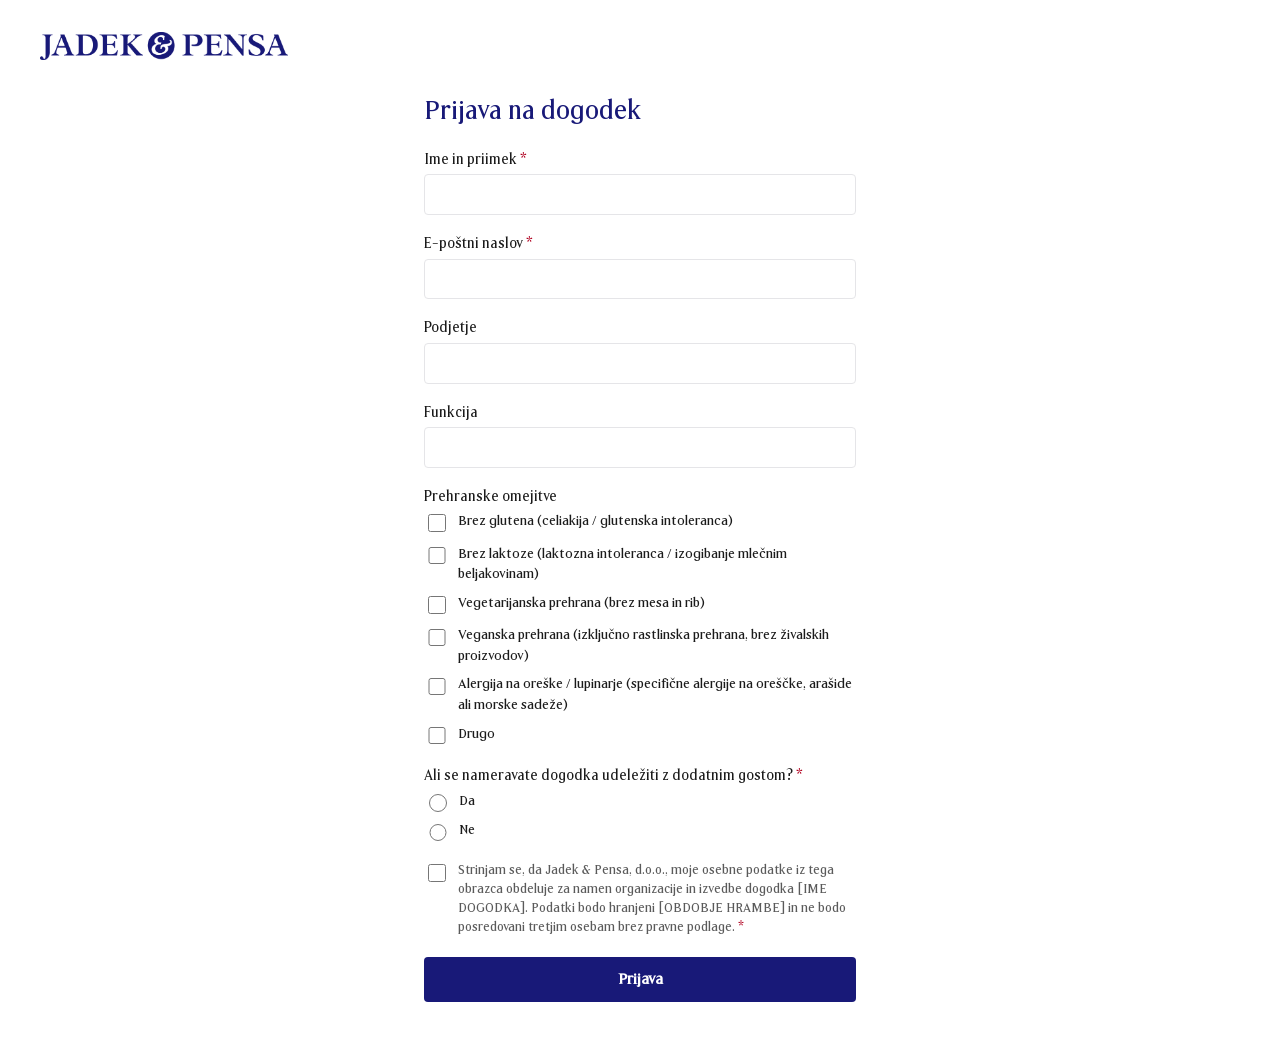
==== index.html @ a937fa24 "Match guest field names and structure to the Power Automate schema The flow's trigger schema splits " ====
<!DOCTYPE html>
<html lang="sl">
<head>
<meta charset="UTF-8">
<meta name="viewport" content="width=device-width, initial-scale=1.0">
<title>Prijava na dogodek | Jadek & Pensa</title>
<link rel="stylesheet" href="assets/style.css">
</head>
<body>
  <header class="site-header">
    <img src="assets/img/logo.png" alt="Jadek & Pensa" class="logo">
  </header>

  <main class="page">
    <h1>Prijava na dogodek</h1>

    <form id="registration-form" class="registration-form" novalidate>
      <!-- Honeypot polje - skrito za uporabnike, aktivno za bote -->
      <div class="honeypot" aria-hidden="true">
        <label for="website">Website</label>
        <input type="text" id="website" name="website" tabindex="-1" autocomplete="off">
      </div>

      <div class="form-group">
        <label for="ime-priimek">Ime in priimek <span class="required">*</span></label>
        <input type="text" id="ime-priimek" name="ime-priimek" required autocomplete="name">
      </div>

      <div class="form-group">
        <label for="email">E-poštni naslov <span class="required">*</span></label>
        <input type="email" id="email" name="email" required autocomplete="email">
      </div>

      <div class="form-group">
        <label for="podjetje">Podjetje</label>
        <input type="text" id="podjetje" name="podjetje" autocomplete="organization">
      </div>

      <div class="form-group">
        <label for="funkcija">Funkcija</label>
        <input type="text" id="funkcija" name="funkcija" autocomplete="organization-title">
      </div>

      <fieldset class="form-group checkbox-fieldset">
        <legend>Prehranske omejitve</legend>
        <div class="checkbox-group">
          <div class="checkbox-item">
            <input type="checkbox" id="prehrana-gluten" name="prehrana" value="Brez glutena (celiakija / glutenska intoleranca)">
            <label for="prehrana-gluten">Brez glutena (celiakija / glutenska intoleranca)</label>
          </div>
          <div class="checkbox-item">
            <input type="checkbox" id="prehrana-laktoza" name="prehrana" value="Brez laktoze (laktozna intoleranca / izogibanje mlečnim beljakovinam)">
            <label for="prehrana-laktoza">Brez laktoze (laktozna intoleranca / izogibanje mlečnim beljakovinam)</label>
          </div>
          <div class="checkbox-item">
            <input type="checkbox" id="prehrana-vegetarijanska" name="prehrana" value="Vegetarijanska prehrana (brez mesa in rib)">
            <label for="prehrana-vegetarijanska">Vegetarijanska prehrana (brez mesa in rib)</label>
          </div>
          <div class="checkbox-item">
            <input type="checkbox" id="prehrana-veganska" name="prehrana" value="Veganska prehrana (izključno rastlinska prehrana, brez živalskih proizvodov)">
            <label for="prehrana-veganska">Veganska prehrana (izključno rastlinska prehrana, brez živalskih proizvodov)</label>
          </div>
          <div class="checkbox-item">
            <input type="checkbox" id="prehrana-oreski" name="prehrana" value="Alergija na oreške / lupinarje (specifične alergije na oreščke, arašide ali morske sadeže)">
            <label for="prehrana-oreski">Alergija na oreške / lupinarje (specifične alergije na oreščke, arašide ali morske sadeže)</label>
          </div>
          <div class="checkbox-item">
            <input type="checkbox" id="prehrana-drugo" name="prehrana" value="Drugo">
            <label for="prehrana-drugo">Drugo</label>
          </div>
        </div>
        <div class="form-group prehrana-drugo-polje" id="prehrana-drugo-polje" hidden>
          <label for="prehrana-drugo-opis">Prosimo, navedite</label>
          <input type="text" id="prehrana-drugo-opis" name="prehrana-drugo-opis">
        </div>
      </fieldset>

      <fieldset class="form-group checkbox-fieldset">
        <legend>Ali se nameravate dogodka udeležiti z dodatnim gostom? <span class="required">*</span></legend>
        <div class="checkbox-group">
          <div class="checkbox-item">
            <input type="radio" id="dodatni-gost-da" name="dodatni-gost" value="Da" required>
            <label for="dodatni-gost-da">Da</label>
          </div>
          <div class="checkbox-item">
            <input type="radio" id="dodatni-gost-ne" name="dodatni-gost" value="Ne" required>
            <label for="dodatni-gost-ne">Ne</label>
          </div>
        </div>
      </fieldset>

      <fieldset class="guest-fields" id="gost-podatki" hidden>
        <legend>Podatki o gostu</legend>

        <div class="form-group">
          <label for="gost-ime-priimek">Ime in priimek <span class="required">*</span></label>
          <input type="text" id="gost-ime-priimek" name="gost-ime-priimek" autocomplete="name" required>
        </div>

        <div class="form-group">
          <label for="gost-podjetje">Podjetje <span class="required">*</span></label>
          <input type="text" id="gost-podjetje" name="gost-podjetje" autocomplete="organization" required>
        </div>

        <div class="form-group">
          <label for="gost-funkcija">Funkcija <span class="required">*</span></label>
          <input type="text" id="gost-funkcija" name="gost-funkcija" autocomplete="organization-title" required>
        </div>

        <div class="form-group">
          <label for="gost-email">E-poštni naslov <span class="required">*</span></label>
          <input type="email" id="gost-email" name="gost-email" autocomplete="email" required>
        </div>

        <fieldset class="form-group checkbox-fieldset">
          <legend>Prehranske omejitve</legend>
          <div class="checkbox-group">
            <div class="checkbox-item">
              <input type="checkbox" id="gost-prehrana-gluten" name="gost-prehrana" value="Brez glutena (celiakija / glutenska intoleranca)">
              <label for="gost-prehrana-gluten">Brez glutena (celiakija / glutenska intoleranca)</label>
            </div>
            <div class="checkbox-item">
              <input type="checkbox" id="gost-prehrana-laktoza" name="gost-prehrana" value="Brez laktoze (laktozna intoleranca / izogibanje mlečnim beljakovinam)">
              <label for="gost-prehrana-laktoza">Brez laktoze (laktozna intoleranca / izogibanje mlečnim beljakovinam)</label>
            </div>
            <div class="checkbox-item">
              <input type="checkbox" id="gost-prehrana-vegetarijanska" name="gost-prehrana" value="Vegetarijanska prehrana (brez mesa in rib)">
              <label for="gost-prehrana-vegetarijanska">Vegetarijanska prehrana (brez mesa in rib)</label>
            </div>
            <div class="checkbox-item">
              <input type="checkbox" id="gost-prehrana-veganska" name="gost-prehrana" value="Veganska prehrana (izključno rastlinska prehrana, brez živalskih proizvodov)">
              <label for="gost-prehrana-veganska">Veganska prehrana (izključno rastlinska prehrana, brez živalskih proizvodov)</label>
            </div>
            <div class="checkbox-item">
              <input type="checkbox" id="gost-prehrana-oreski" name="gost-prehrana" value="Alergija na oreške / lupinarje (specifične alergije na oreščke, arašide ali morske sadeže)">
              <label for="gost-prehrana-oreski">Alergija na oreške / lupinarje (specifične alergije na oreščke, arašide ali morske sadeže)</label>
            </div>
            <div class="checkbox-item">
              <input type="checkbox" id="gost-prehrana-drugo" name="gost-prehrana" value="Drugo">
              <label for="gost-prehrana-drugo">Drugo</label>
            </div>
          </div>
          <div class="form-group prehrana-drugo-polje" id="gost-prehrana-drugo-polje" hidden>
            <label for="gost-prehrana-drugo-opis">Prosimo, navedite</label>
            <input type="text" id="gost-prehrana-drugo-opis" name="gost-prehrana-drugo-opis">
          </div>
        </fieldset>
      </fieldset>

      <div class="form-group form-group-checkbox">
        <input type="checkbox" id="soglasje" name="soglasje" required>
        <label for="soglasje">
          Strinjam se, da Jadek &amp; Pensa, d.o.o., moje osebne podatke iz tega obrazca obdeluje za namen
          organizacije in izvedbe dogodka [IME DOGODKA]. Podatki bodo hranjeni [OBDOBJE HRAMBE] in ne bodo
          posredovani tretjim osebam brez pravne podlage. <span class="required">*</span>
        </label>
      </div>

      <div id="form-error" class="form-error" hidden></div>

      <button type="submit" id="submit-button" class="submit-button">Prijava</button>
    </form>

    <div id="confirmation-message" class="confirmation-message" hidden>
      <p>Zahvaljujemo se vam za vašo prijavo, ki smo jo uspešno prejeli.</p>
    </div>
  </main>

  <script src="assets/script.js"></script>
</body>
</html>
---- assets/style.css ----
@font-face {
  font-family: "F37Drago";
  src: url("fonts/F37Drago-Regular.woff2") format("woff2"),
       url("fonts/F37Drago-Regular.woff") format("woff");
  font-weight: 400;
  font-style: normal;
  font-display: swap;
}

@font-face {
  font-family: "F37Drago";
  src: url("fonts/F37Drago-Light.woff2") format("woff2"),
       url("fonts/F37Drago-Light.woff") format("woff");
  font-weight: 300;
  font-style: normal;
  font-display: swap;
}

:root {
  --navy: #181978;
  --gray: #5a5a5a;
  --light-gray: #e5e5e8;
  --white: #ffffff;
  --error: #b00020;
}

* {
  box-sizing: border-box;
}

body {
  margin: 0;
  font-family: "F37Drago", Arial, Helvetica, sans-serif;
  background: var(--white);
  color: #1a1a1a;
}

.site-header {
  display: flex;
  justify-content: flex-start;
  align-items: center;
  padding: 2rem 1.5rem 1.25rem 2.5rem;
}

.site-header .logo {
  height: 28px;
  width: auto;
}

.page {
  max-width: 480px;
  margin: 0 auto;
  padding: 1rem 1.5rem 3rem;
}

h1 {
  color: var(--navy);
  font-size: 1.75rem;
  font-weight: normal;
  margin: 0 0 1.5rem;
}

.registration-form {
  display: flex;
  flex-direction: column;
  gap: 1.25rem;
}

.form-group {
  display: flex;
  flex-direction: column;
  gap: 0.4rem;
}

.form-group label {
  font-size: 0.95rem;
  font-weight: normal;
  color: #1a1a1a;
}

.required {
  color: var(--error);
}

.form-group input[type="text"],
.form-group input[type="email"] {
  padding: 0.65rem 0.75rem;
  border: 1px solid var(--light-gray);
  border-radius: 4px;
  font-size: 1rem;
  font-family: inherit;
}

.form-group input[type="text"]:focus,
.form-group input[type="email"]:focus {
  outline: none;
  border-color: var(--navy);
}

.form-group input.invalid {
  border-color: var(--error);
}

.form-group-checkbox {
  flex-direction: row;
  align-items: flex-start;
  gap: 0.6rem;
}

.form-group-checkbox input[type="checkbox"] {
  margin-top: 0.2rem;
  flex-shrink: 0;
  width: 1.1rem;
  height: 1.1rem;
}

.form-group-checkbox label {
  font-weight: normal;
  font-size: 0.85rem;
  color: var(--gray);
  line-height: 1.4;
}

.checkbox-fieldset {
  border: none;
  padding: 0;
  margin: 0;
}

.checkbox-fieldset legend {
  padding: 0;
  font-size: 0.95rem;
  color: #1a1a1a;
  margin-bottom: 0.4rem;
}

.checkbox-group {
  display: flex;
  flex-direction: column;
  gap: 0.55rem;
}

.checkbox-item {
  display: flex;
  align-items: flex-start;
  gap: 0.6rem;
}

.checkbox-item input[type="checkbox"],
.checkbox-item input[type="radio"] {
  margin-top: 0.2rem;
  flex-shrink: 0;
  width: 1.1rem;
  height: 1.1rem;
}

.checkbox-item label {
  font-size: 0.9rem;
  font-weight: normal;
  color: #1a1a1a;
  line-height: 1.4;
}

.prehrana-drugo-polje {
  margin-top: 0.75rem;
}

.guest-fields {
  border: 1px solid var(--light-gray);
  border-radius: 4px;
  padding: 1rem 1rem 1.25rem;
  margin: 0;
  display: flex;
  flex-direction: column;
  gap: 1.25rem;
}

.guest-fields legend {
  padding: 0 0.4rem;
  font-size: 0.95rem;
  color: var(--navy);
}

.form-group[hidden],
.guest-fields[hidden] {
  display: none;
}

.honeypot {
  position: absolute;
  left: -9999px;
  width: 1px;
  height: 1px;
  overflow: hidden;
}

.form-error {
  color: var(--error);
  font-size: 0.9rem;
}

.submit-button {
  background: var(--navy);
  color: var(--white);
  border: none;
  border-radius: 4px;
  padding: 0.85rem 1.5rem;
  font-size: 1rem;
  font-weight: bold;
  font-family: inherit;
  cursor: pointer;
}

.submit-button:hover {
  background: #12134f;
}

.submit-button:disabled {
  background: var(--light-gray);
  color: var(--gray);
  cursor: not-allowed;
}

.confirmation-message {
  text-align: center;
  color: var(--navy);
  font-size: 1.1rem;
  padding: 2rem 0;
}

@media (max-width: 400px) {
  .page {
    padding: 0.5rem 1rem 2rem;
  }

  h1 {
    font-size: 1.5rem;
  }
}
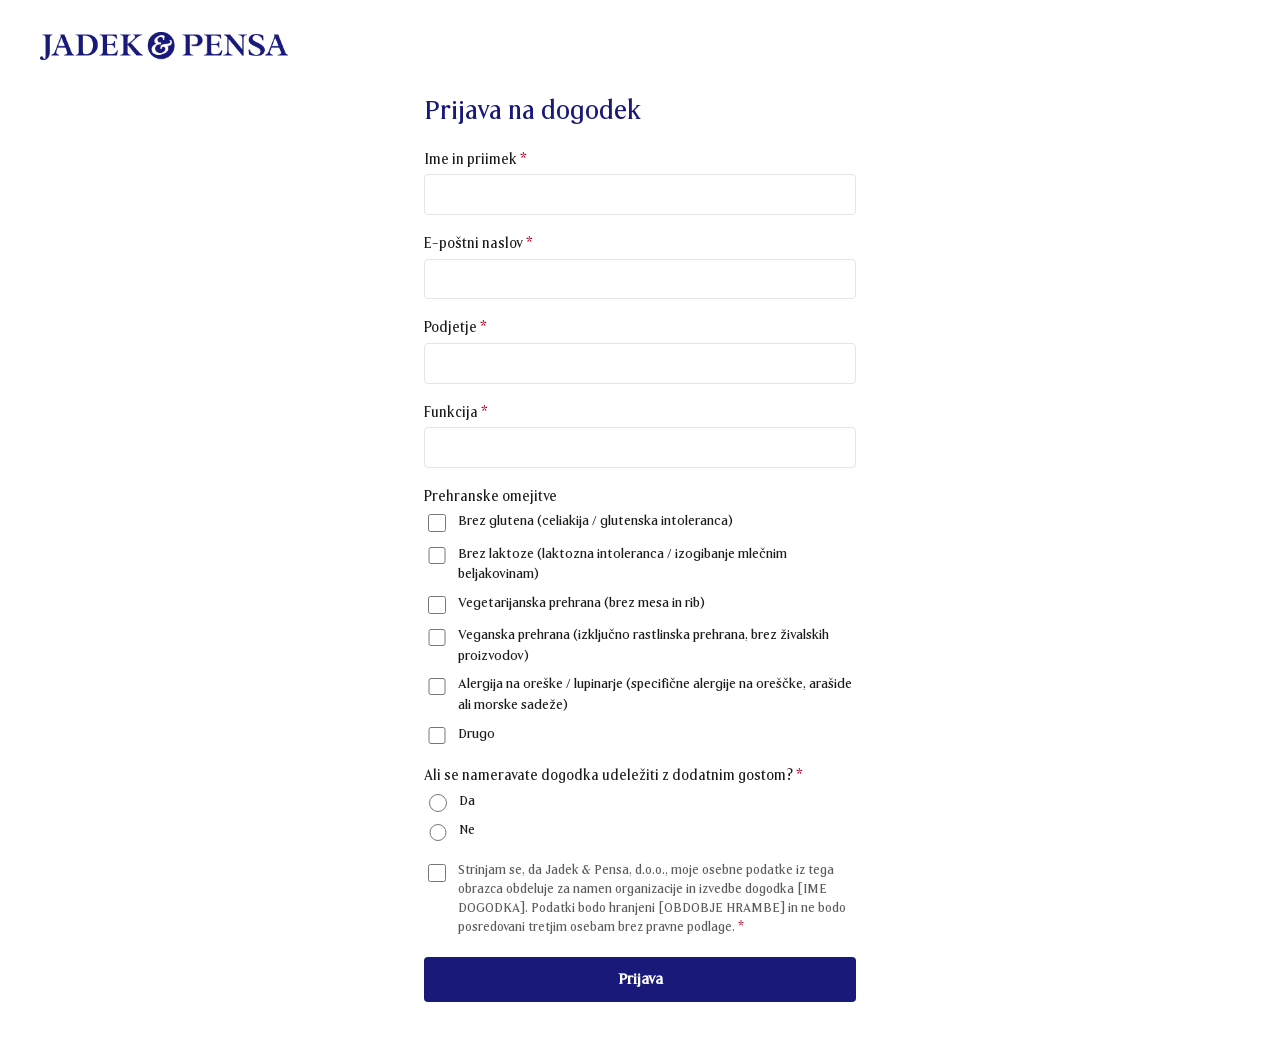
==== commit e63160a5: "Make podjetje and funkcija required for the main applicant Matches the same required-field treatment" ====
--- a/index.html
+++ b/index.html
@@ -32,13 +32,13 @@
       </div>
 
       <div class="form-group">
-        <label for="podjetje">Podjetje</label>
-        <input type="text" id="podjetje" name="podjetje" autocomplete="organization">
+        <label for="podjetje">Podjetje <span class="required">*</span></label>
+        <input type="text" id="podjetje" name="podjetje" autocomplete="organization" required>
       </div>
 
       <div class="form-group">
-        <label for="funkcija">Funkcija</label>
-        <input type="text" id="funkcija" name="funkcija" autocomplete="organization-title">
+        <label for="funkcija">Funkcija <span class="required">*</span></label>
+        <input type="text" id="funkcija" name="funkcija" autocomplete="organization-title" required>
       </div>
 
       <fieldset class="form-group checkbox-fieldset">
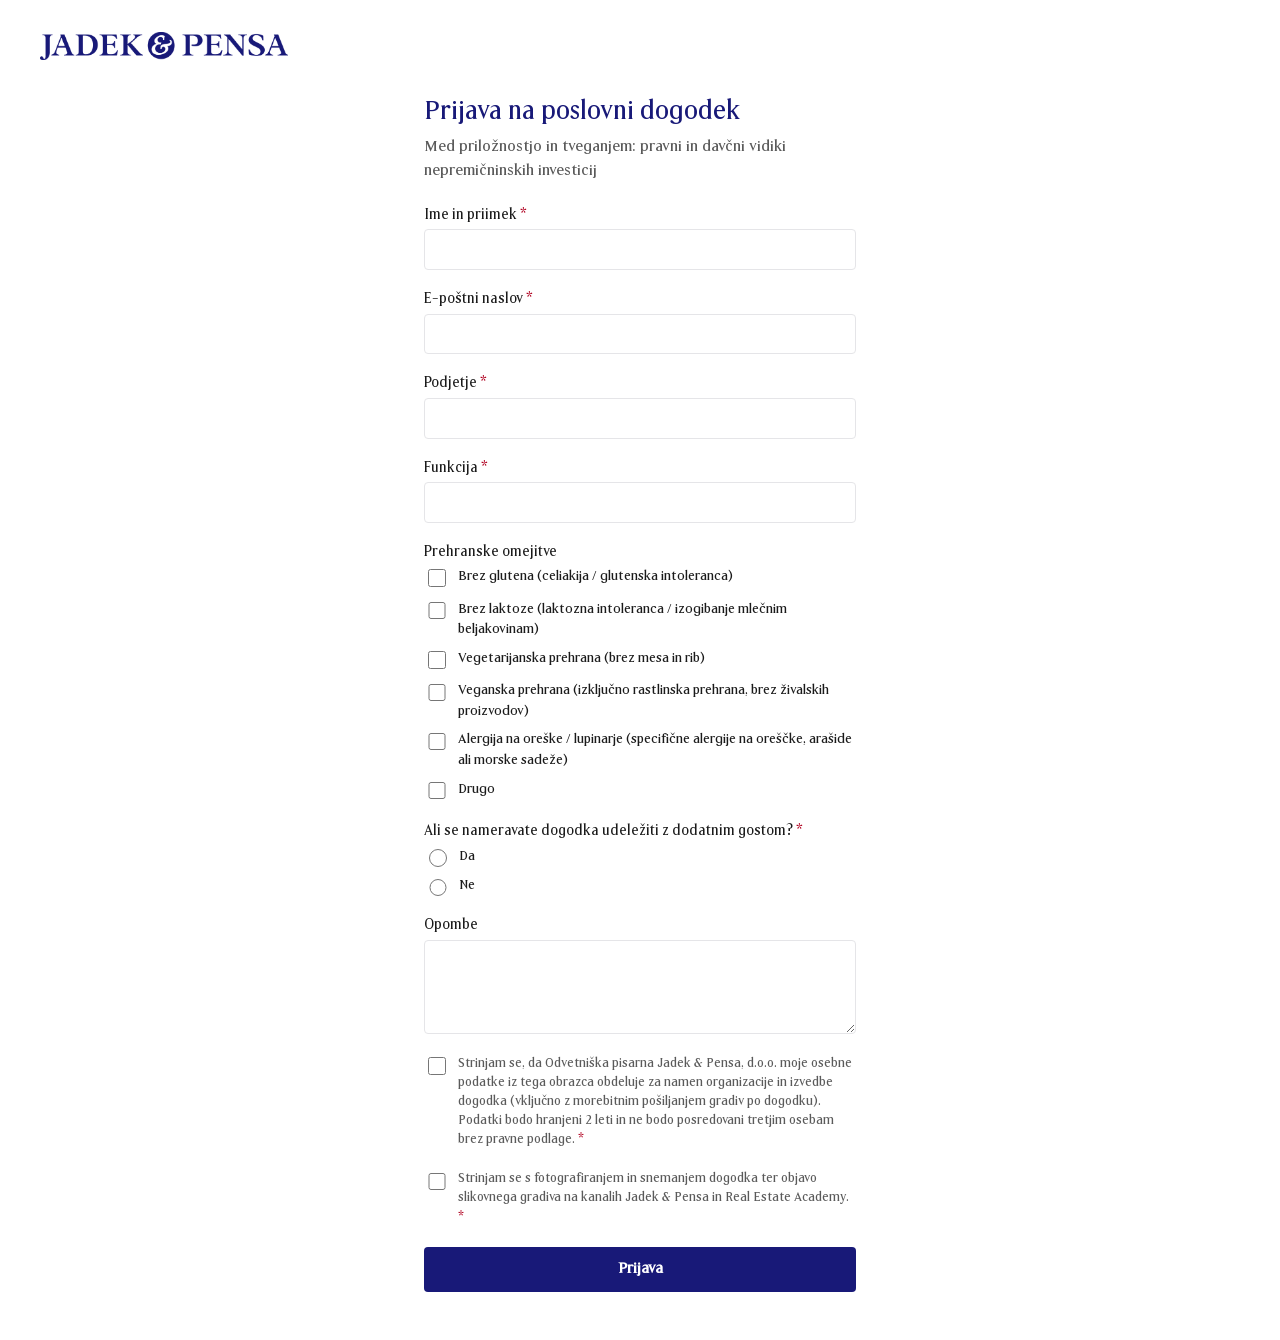
==== commit 069b374f: "Add event name, notes field, and split GDPR consent into two checkboxes Sets the actual event title/" ====
--- a/index.html
+++ b/index.html
@@ -3,7 +3,7 @@
 <head>
 <meta charset="UTF-8">
 <meta name="viewport" content="width=device-width, initial-scale=1.0">
-<title>Prijava na dogodek | Jadek & Pensa</title>
+<title>Prijava na poslovni dogodek | Jadek & Pensa</title>
 <link rel="stylesheet" href="assets/style.css">
 </head>
 <body>
@@ -12,7 +12,8 @@
   </header>
 
   <main class="page">
-    <h1>Prijava na dogodek</h1>
+    <h1>Prijava na poslovni dogodek</h1>
+    <p class="event-name">Med priložnostjo in tveganjem: pravni in davčni vidiki nepremičninskih investicij</p>
 
     <form id="registration-form" class="registration-form" novalidate>
       <!-- Honeypot polje - skrito za uporabnike, aktivno za bote -->
@@ -147,12 +148,25 @@
         </fieldset>
       </fieldset>
 
+      <div class="form-group">
+        <label for="opombe">Opombe</label>
+        <textarea id="opombe" name="opombe" rows="4"></textarea>
+      </div>
+
       <div class="form-group form-group-checkbox">
-        <input type="checkbox" id="soglasje" name="soglasje" required>
-        <label for="soglasje">
-          Strinjam se, da Jadek &amp; Pensa, d.o.o., moje osebne podatke iz tega obrazca obdeluje za namen
-          organizacije in izvedbe dogodka [IME DOGODKA]. Podatki bodo hranjeni [OBDOBJE HRAMBE] in ne bodo
-          posredovani tretjim osebam brez pravne podlage. <span class="required">*</span>
+        <input type="checkbox" id="soglasje-obdelava" name="soglasje-obdelava" required>
+        <label for="soglasje-obdelava">
+          Strinjam se, da Odvetniška pisarna Jadek &amp; Pensa, d.o.o. moje osebne podatke iz tega obrazca obdeluje za namen
+          organizacije in izvedbe dogodka (vključno z morebitnim pošiljanjem gradiv po dogodku). Podatki bodo hranjeni
+          2 leti in ne bodo posredovani tretjim osebam brez pravne podlage. <span class="required">*</span>
+        </label>
+      </div>
+
+      <div class="form-group form-group-checkbox">
+        <input type="checkbox" id="soglasje-foto" name="soglasje-foto" required>
+        <label for="soglasje-foto">
+          Strinjam se s fotografiranjem in snemanjem dogodka ter objavo slikovnega gradiva na kanalih Jadek &amp; Pensa
+          in Real Estate Academy. <span class="required">*</span>
         </label>
       </div>
 
--- a/assets/style.css
+++ b/assets/style.css
@@ -57,7 +57,14 @@
   color: var(--navy);
   font-size: 1.75rem;
   font-weight: normal;
+  margin: 0 0 0.5rem;
+}
+
+.event-name {
+  color: var(--gray);
+  font-size: 1.05rem;
   margin: 0 0 1.5rem;
+  line-height: 1.4;
 }
 
 .registration-form {
@@ -83,16 +90,19 @@
 }
 
 .form-group input[type="text"],
-.form-group input[type="email"] {
+.form-group input[type="email"],
+.form-group textarea {
   padding: 0.65rem 0.75rem;
   border: 1px solid var(--light-gray);
   border-radius: 4px;
   font-size: 1rem;
   font-family: inherit;
+  resize: vertical;
 }
 
 .form-group input[type="text"]:focus,
-.form-group input[type="email"]:focus {
+.form-group input[type="email"]:focus,
+.form-group textarea:focus {
   outline: none;
   border-color: var(--navy);
 }
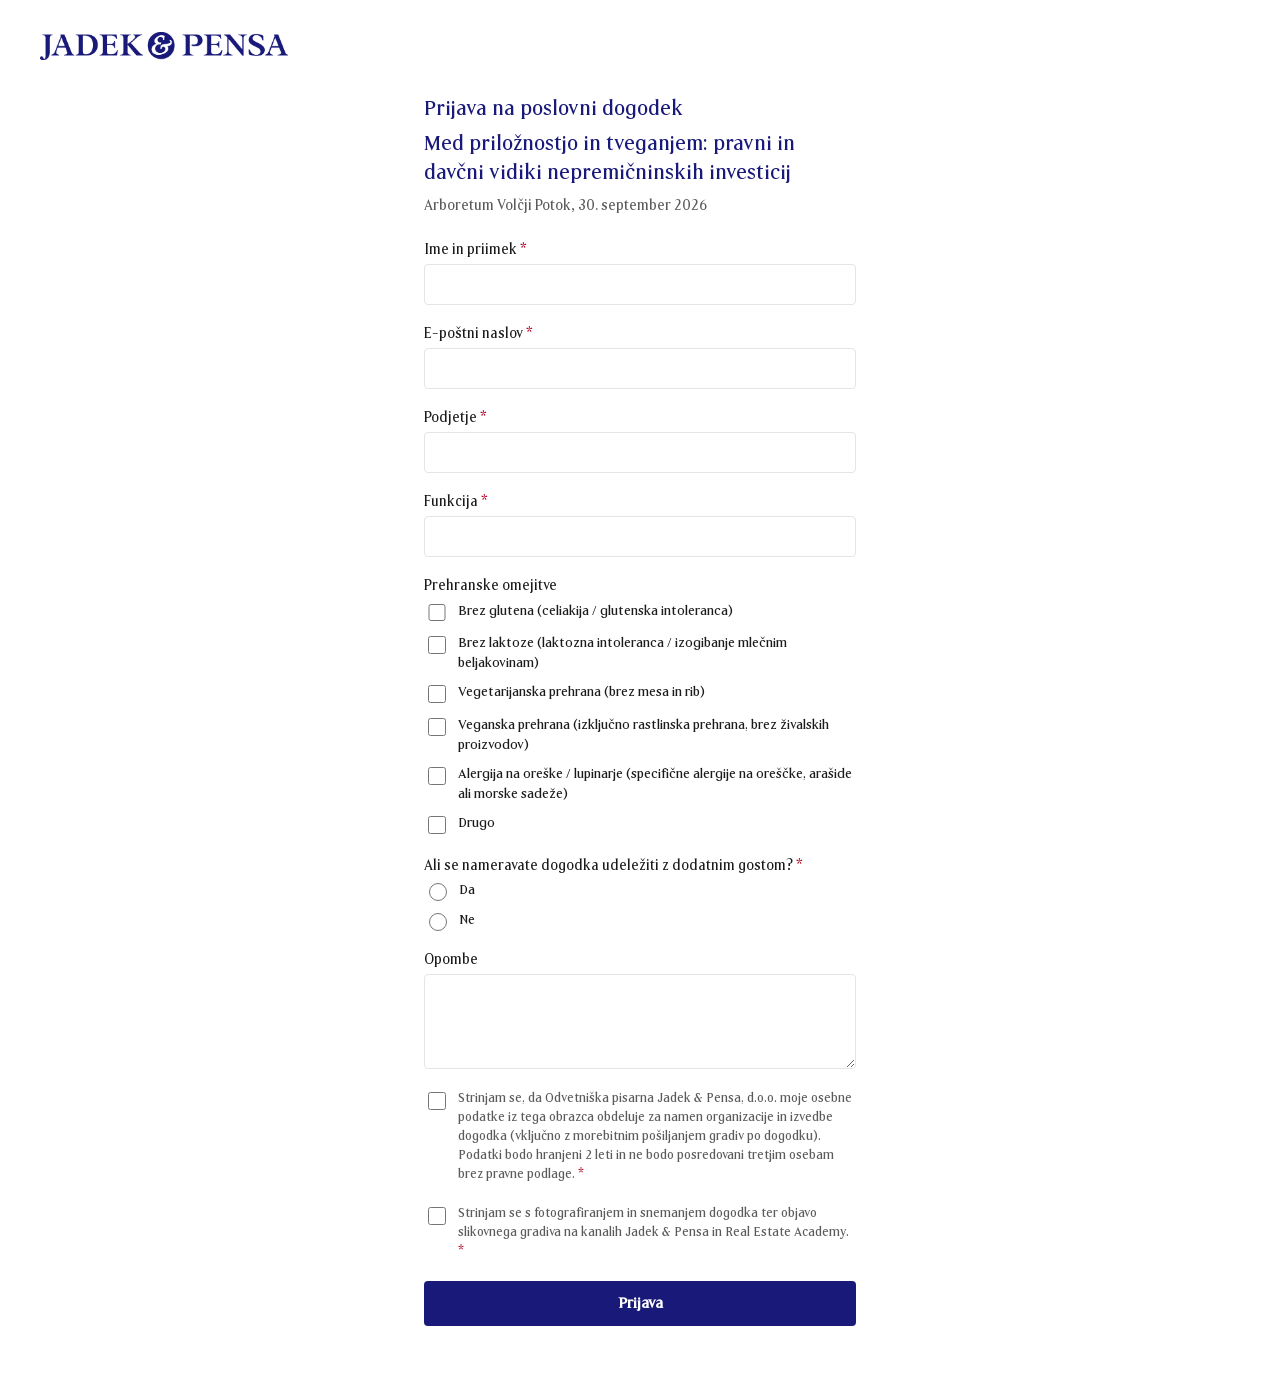
==== commit 8ccfb9d2: "Shrink heading, keep event name matched, add location/date line Reduces the "Prijava na poslovni dog" ====
--- a/index.html
+++ b/index.html
@@ -14,6 +14,7 @@
   <main class="page">
     <h1>Prijava na poslovni dogodek</h1>
     <p class="event-name">Med priložnostjo in tveganjem: pravni in davčni vidiki nepremičninskih investicij</p>
+    <p class="event-meta">Arboretum Volčji Potok, 30. september 2026</p>
 
     <form id="registration-form" class="registration-form" novalidate>
       <!-- Honeypot polje - skrito za uporabnike, aktivno za bote -->
--- a/assets/style.css
+++ b/assets/style.css
@@ -55,14 +55,22 @@
 
 h1 {
   color: var(--navy);
-  font-size: 1.75rem;
+  font-size: 1.4rem;
   font-weight: normal;
   margin: 0 0 0.5rem;
 }
 
 .event-name {
+  color: var(--navy);
+  font-size: 1.4rem;
+  font-weight: normal;
+  margin: 0 0 0.5rem;
+  line-height: 1.3;
+}
+
+.event-meta {
   color: var(--gray);
-  font-size: 1.05rem;
+  font-size: 0.95rem;
   margin: 0 0 1.5rem;
   line-height: 1.4;
 }
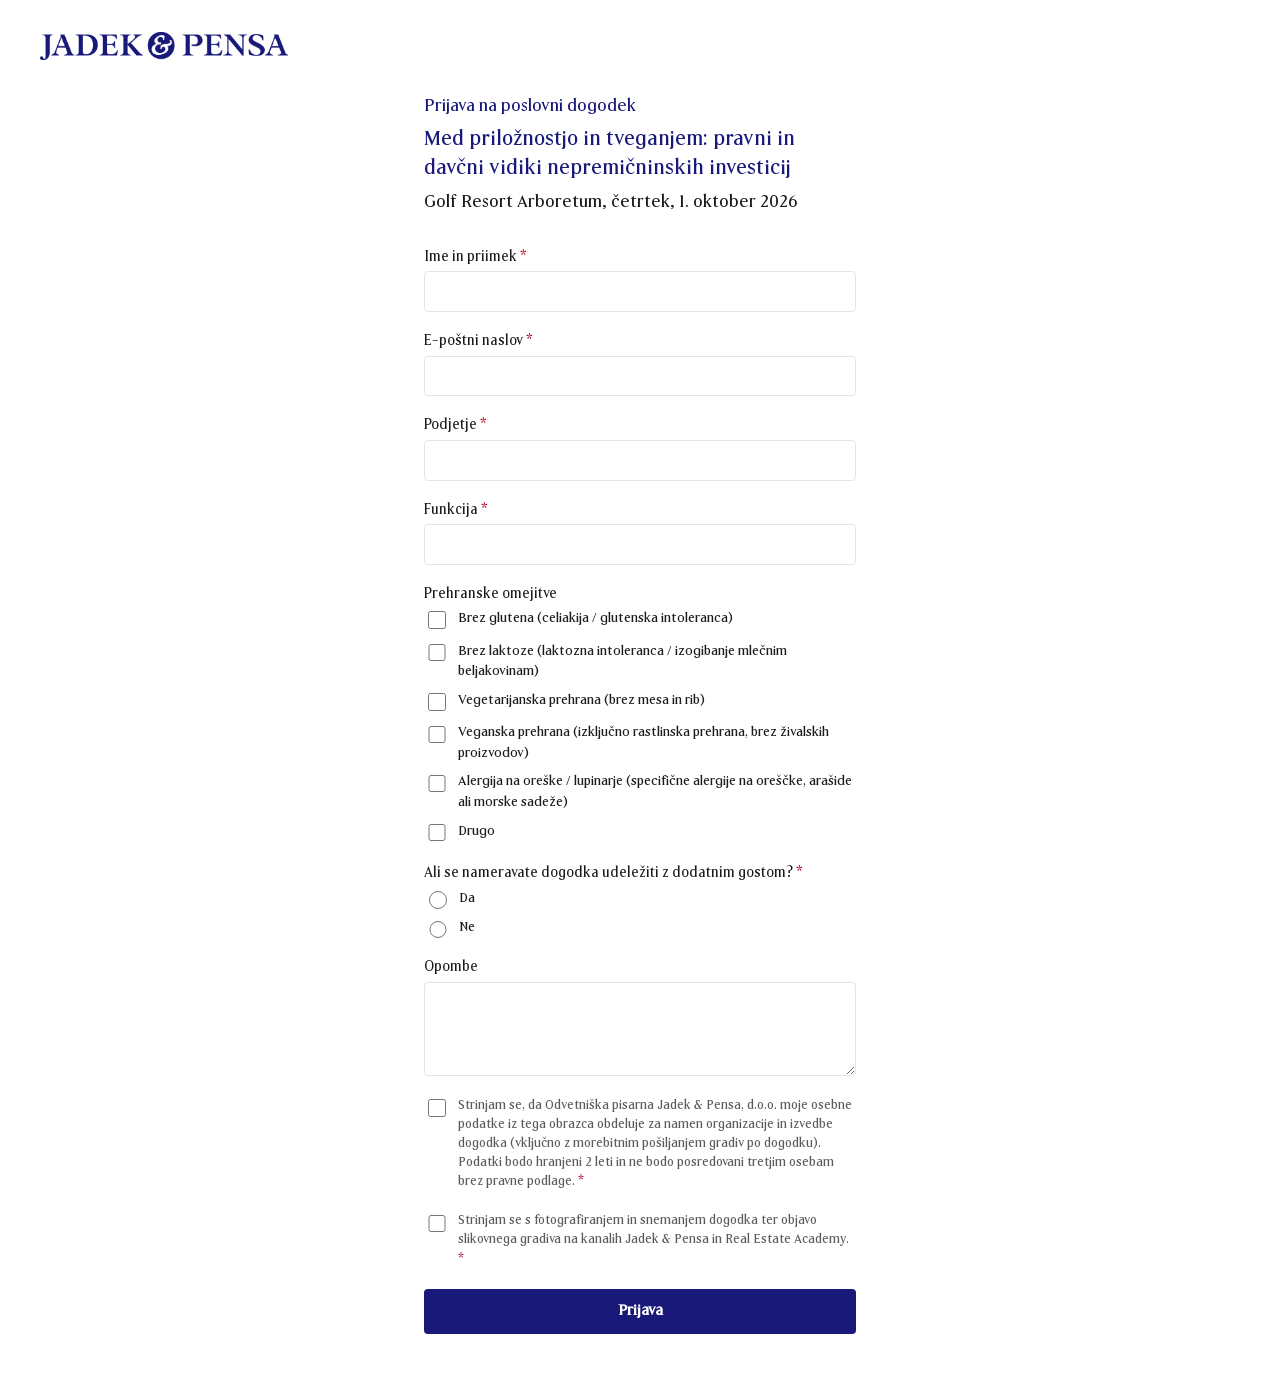
==== commit ca4f7053: "Update event location and date" ====
--- a/index.html
+++ b/index.html
@@ -14,7 +14,7 @@
   <main class="page">
     <h1>Prijava na poslovni dogodek</h1>
     <p class="event-name">Med priložnostjo in tveganjem: pravni in davčni vidiki nepremičninskih investicij</p>
-    <p class="event-meta">Arboretum Volčji Potok, 30. september 2026</p>
+    <p class="event-meta">Golf Resort Arboretum, četrtek, 1. oktober 2026</p>
 
     <form id="registration-form" class="registration-form" novalidate>
       <!-- Honeypot polje - skrito za uporabnike, aktivno za bote -->
--- a/assets/style.css
+++ b/assets/style.css
@@ -55,7 +55,7 @@
 
 h1 {
   color: var(--navy);
-  font-size: 1.4rem;
+  font-size: 1.15rem;
   font-weight: normal;
   margin: 0 0 0.5rem;
 }
@@ -69,9 +69,9 @@
 }
 
 .event-meta {
-  color: var(--gray);
-  font-size: 0.95rem;
-  margin: 0 0 1.5rem;
+  color: #1a1a1a;
+  font-size: 1.15rem;
+  margin: 0 0 2rem;
   line-height: 1.4;
 }
 
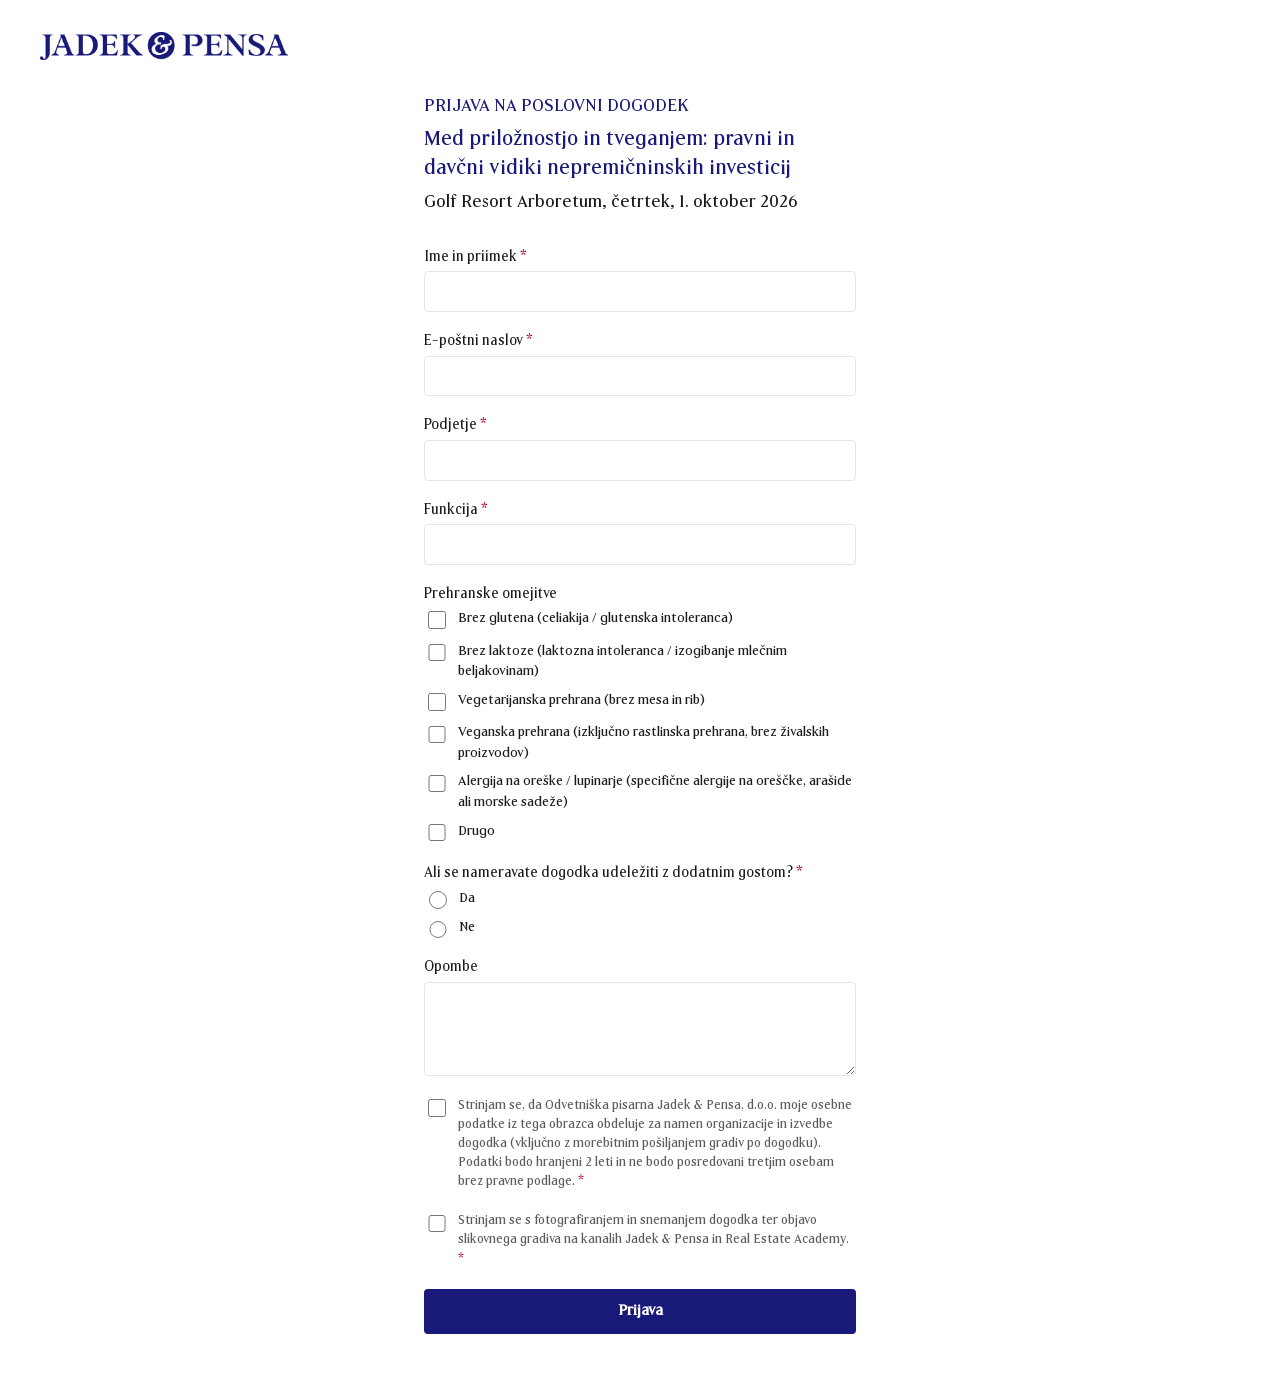
==== commit fa43d9e8: "naslov" ====
--- a/index.html
+++ b/index.html
@@ -12,7 +12,7 @@
   </header>
 
   <main class="page">
-    <h1>Prijava na poslovni dogodek</h1>
+    <h1>PRIJAVA NA POSLOVNI DOGODEK</h1>
     <p class="event-name">Med priložnostjo in tveganjem: pravni in davčni vidiki nepremičninskih investicij</p>
     <p class="event-meta">Golf Resort Arboretum, četrtek, 1. oktober 2026</p>
 
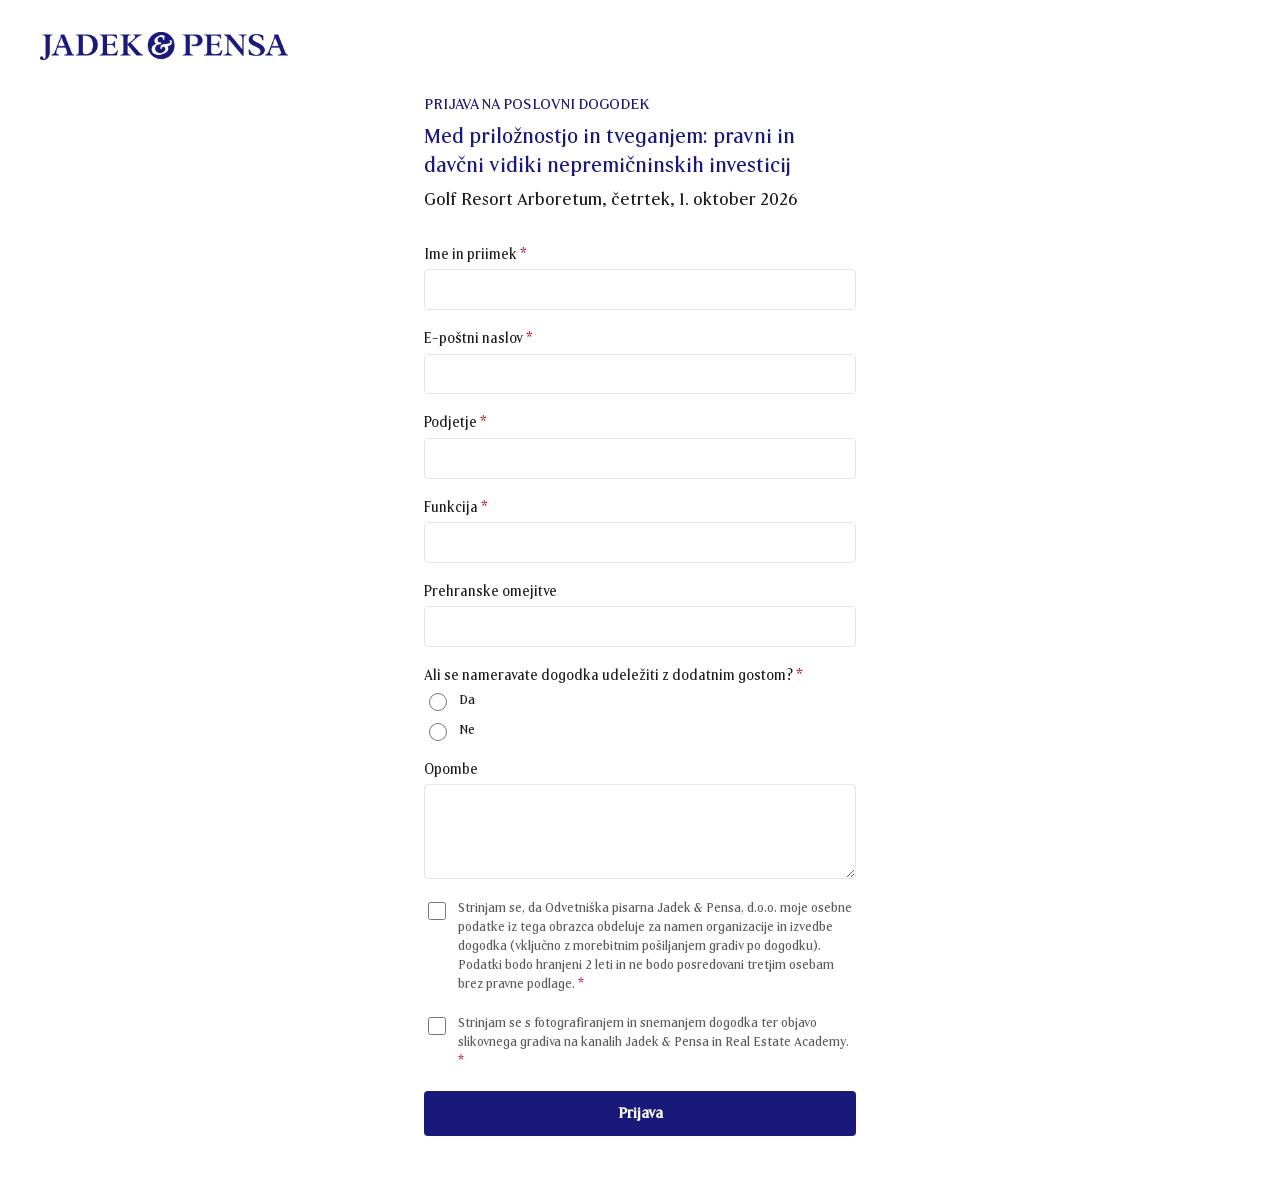
==== commit 0eb8351a: "Zamenjaj kljukice pri prehranskih omejitvah s prostim besedilnim odgovorom Zmanjšaj velikost naslova" ====
--- a/index.html
+++ b/index.html
@@ -43,39 +43,10 @@
         <input type="text" id="funkcija" name="funkcija" autocomplete="organization-title" required>
       </div>
 
-      <fieldset class="form-group checkbox-fieldset">
-        <legend>Prehranske omejitve</legend>
-        <div class="checkbox-group">
-          <div class="checkbox-item">
-            <input type="checkbox" id="prehrana-gluten" name="prehrana" value="Brez glutena (celiakija / glutenska intoleranca)">
-            <label for="prehrana-gluten">Brez glutena (celiakija / glutenska intoleranca)</label>
-          </div>
-          <div class="checkbox-item">
-            <input type="checkbox" id="prehrana-laktoza" name="prehrana" value="Brez laktoze (laktozna intoleranca / izogibanje mlečnim beljakovinam)">
-            <label for="prehrana-laktoza">Brez laktoze (laktozna intoleranca / izogibanje mlečnim beljakovinam)</label>
-          </div>
-          <div class="checkbox-item">
-            <input type="checkbox" id="prehrana-vegetarijanska" name="prehrana" value="Vegetarijanska prehrana (brez mesa in rib)">
-            <label for="prehrana-vegetarijanska">Vegetarijanska prehrana (brez mesa in rib)</label>
-          </div>
-          <div class="checkbox-item">
-            <input type="checkbox" id="prehrana-veganska" name="prehrana" value="Veganska prehrana (izključno rastlinska prehrana, brez živalskih proizvodov)">
-            <label for="prehrana-veganska">Veganska prehrana (izključno rastlinska prehrana, brez živalskih proizvodov)</label>
-          </div>
-          <div class="checkbox-item">
-            <input type="checkbox" id="prehrana-oreski" name="prehrana" value="Alergija na oreške / lupinarje (specifične alergije na oreščke, arašide ali morske sadeže)">
-            <label for="prehrana-oreski">Alergija na oreške / lupinarje (specifične alergije na oreščke, arašide ali morske sadeže)</label>
-          </div>
-          <div class="checkbox-item">
-            <input type="checkbox" id="prehrana-drugo" name="prehrana" value="Drugo">
-            <label for="prehrana-drugo">Drugo</label>
-          </div>
-        </div>
-        <div class="form-group prehrana-drugo-polje" id="prehrana-drugo-polje" hidden>
-          <label for="prehrana-drugo-opis">Prosimo, navedite</label>
-          <input type="text" id="prehrana-drugo-opis" name="prehrana-drugo-opis">
-        </div>
-      </fieldset>
+      <div class="form-group">
+        <label for="prehrana">Prehranske omejitve</label>
+        <input type="text" id="prehrana" name="prehrana" autocomplete="off">
+      </div>
 
       <fieldset class="form-group checkbox-fieldset">
         <legend>Ali se nameravate dogodka udeležiti z dodatnim gostom? <span class="required">*</span></legend>
@@ -114,39 +85,10 @@
           <input type="email" id="gost-email" name="gost-email" autocomplete="email" required>
         </div>
 
-        <fieldset class="form-group checkbox-fieldset">
-          <legend>Prehranske omejitve</legend>
-          <div class="checkbox-group">
-            <div class="checkbox-item">
-              <input type="checkbox" id="gost-prehrana-gluten" name="gost-prehrana" value="Brez glutena (celiakija / glutenska intoleranca)">
-              <label for="gost-prehrana-gluten">Brez glutena (celiakija / glutenska intoleranca)</label>
-            </div>
-            <div class="checkbox-item">
-              <input type="checkbox" id="gost-prehrana-laktoza" name="gost-prehrana" value="Brez laktoze (laktozna intoleranca / izogibanje mlečnim beljakovinam)">
-              <label for="gost-prehrana-laktoza">Brez laktoze (laktozna intoleranca / izogibanje mlečnim beljakovinam)</label>
-            </div>
-            <div class="checkbox-item">
-              <input type="checkbox" id="gost-prehrana-vegetarijanska" name="gost-prehrana" value="Vegetarijanska prehrana (brez mesa in rib)">
-              <label for="gost-prehrana-vegetarijanska">Vegetarijanska prehrana (brez mesa in rib)</label>
-            </div>
-            <div class="checkbox-item">
-              <input type="checkbox" id="gost-prehrana-veganska" name="gost-prehrana" value="Veganska prehrana (izključno rastlinska prehrana, brez živalskih proizvodov)">
-              <label for="gost-prehrana-veganska">Veganska prehrana (izključno rastlinska prehrana, brez živalskih proizvodov)</label>
-            </div>
-            <div class="checkbox-item">
-              <input type="checkbox" id="gost-prehrana-oreski" name="gost-prehrana" value="Alergija na oreške / lupinarje (specifične alergije na oreščke, arašide ali morske sadeže)">
-              <label for="gost-prehrana-oreski">Alergija na oreške / lupinarje (specifične alergije na oreščke, arašide ali morske sadeže)</label>
-            </div>
-            <div class="checkbox-item">
-              <input type="checkbox" id="gost-prehrana-drugo" name="gost-prehrana" value="Drugo">
-              <label for="gost-prehrana-drugo">Drugo</label>
-            </div>
-          </div>
-          <div class="form-group prehrana-drugo-polje" id="gost-prehrana-drugo-polje" hidden>
-            <label for="gost-prehrana-drugo-opis">Prosimo, navedite</label>
-            <input type="text" id="gost-prehrana-drugo-opis" name="gost-prehrana-drugo-opis">
-          </div>
-        </fieldset>
+        <div class="form-group">
+          <label for="gost-prehrana">Prehranske omejitve</label>
+          <input type="text" id="gost-prehrana" name="gost-prehrana" autocomplete="off">
+        </div>
       </fieldset>
 
       <div class="form-group">
--- a/assets/style.css
+++ b/assets/style.css
@@ -55,7 +55,7 @@
 
 h1 {
   color: var(--navy);
-  font-size: 1.15rem;
+  font-size: 1rem;
   font-weight: normal;
   margin: 0 0 0.5rem;
 }
@@ -177,10 +177,6 @@
   font-weight: normal;
   color: #1a1a1a;
   line-height: 1.4;
-}
-
-.prehrana-drugo-polje {
-  margin-top: 0.75rem;
 }
 
 .guest-fields {
@@ -252,6 +248,6 @@
   }
 
   h1 {
-    font-size: 1.5rem;
+    font-size: 1.3rem;
   }
 }
